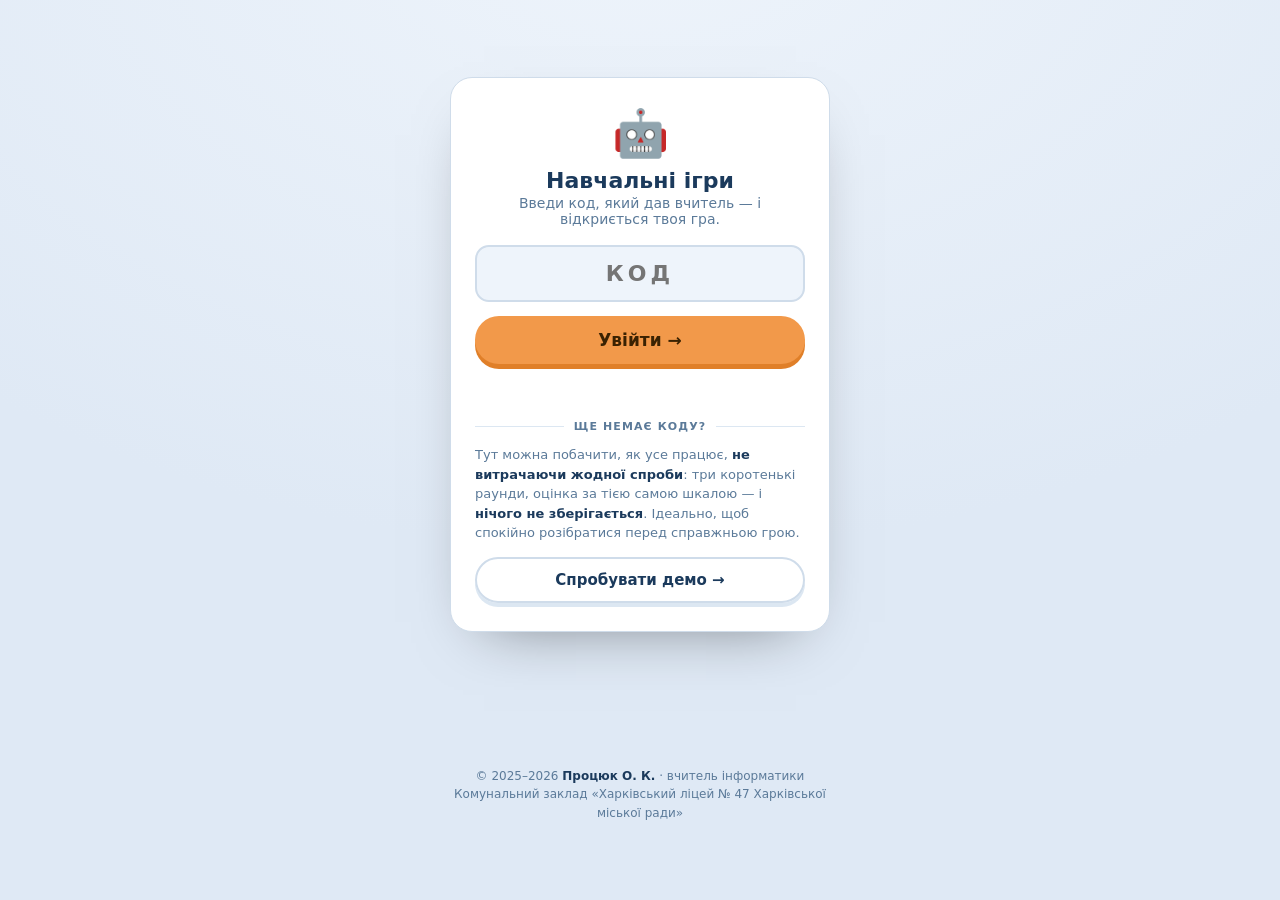
==== index.html @ 548dee93 "«учитель» -> «вчитель» на всіх сторінках сайту За рішенням учителя всюди використовуємо форму «вчите" ====
<!doctype html>
<html lang="uk">
<head>
<meta charset="utf-8">
<meta name="viewport" content="width=device-width, initial-scale=1">
<title>Вхід — навчальні ігри</title>
<style>
  :root{
    --bg1:#dfe9f5;--bg2:#eef4fb;--surface:#fff;--border:#cfdcea;--border-2:#dce7f2;
    --navy:#1b3a5c;--ink:#16232f;--dim:#5b7a99;--accent:#f2994a;--accent-strong:#e07f28;--bad:#ea6b6b;
    --sans:"Segoe UI Rounded","Segoe UI",system-ui,-apple-system,Arial,sans-serif;
  }
  @media (prefers-color-scheme:dark){:root{
    --bg1:#0e1826;--bg2:#132133;--surface:#182a3e;--border:#2b4059;--border-2:#24384f;
    --navy:#dbe7f3;--ink:#e7eef5;--dim:#9db1c6;--accent:#ffab5e;--accent-strong:#ffbe7f;--bad:#ff8a8a;
  }}
  *{box-sizing:border-box}
  body{margin:0;min-height:100vh;font-family:var(--sans);color:var(--ink);
    background:radial-gradient(1000px 640px at 50% -10%,var(--bg2),var(--bg1));
    display:grid;place-items:center;padding:18px}
  .card{background:var(--surface);border:1px solid var(--border);border-radius:22px;max-width:380px;width:100%;
    padding:28px 24px;box-shadow:0 24px 60px -34px rgba(0,0,0,.5);text-align:center}
  .bot{font-size:46px}
  h1{color:var(--navy);font-size:22px;margin:8px 0 2px}
  p.lede{color:var(--dim);font-size:14px;margin:0 0 18px}
  input{width:100%;font-family:inherit;font-size:22px;font-weight:800;letter-spacing:4px;text-align:center;text-transform:uppercase;
    padding:14px;border:2px solid var(--border);border-radius:14px;background:var(--bg2);color:var(--ink);margin-bottom:14px}
  input:focus{outline:none;border-color:var(--accent)}
  button{width:100%;cursor:pointer;font-family:inherit;font-weight:800;font-size:17px;padding:14px;border:0;border-radius:999px;
    background:var(--accent);color:#3a2202;box-shadow:0 5px 0 var(--accent-strong)}
  button:active{transform:translateY(3px);box-shadow:0 2px 0 var(--accent-strong)}
  .msg{min-height:20px;margin-top:12px;font-size:14px;color:var(--bad);font-weight:600}
  .msg.ok{color:var(--navy)}

  /* ── блок «немає коду?» → демо. Другорядний: головна дія лишається вхід за кодом ── */
  .sep{display:flex;align-items:center;gap:10px;margin:24px 0 12px;
    color:var(--dim);font-size:11px;font-weight:800;letter-spacing:.1em;text-transform:uppercase}
  .sep::before,.sep::after{content:"";flex:1;height:1px;background:var(--border-2)}
  .demo-lede{color:var(--dim);font-size:13px;line-height:1.5;margin:0 0 14px;text-align:left}
  .demo-lede b{color:var(--navy)}
  .btn-ghost{display:block;text-decoration:none;font-family:inherit;font-weight:800;font-size:15px;
    padding:12px;border-radius:999px;background:transparent;color:var(--navy);
    border:2px solid var(--border);box-shadow:0 4px 0 var(--border-2);transition:border-color .15s}
  .btn-ghost:hover{border-color:var(--accent)}
  .btn-ghost:active{transform:translateY(3px);box-shadow:0 1px 0 var(--border-2)}
  .btn-ghost:focus-visible{outline:3px solid var(--accent);outline-offset:3px}

  footer{margin-top:16px; max-width:380px; text-align:center;
    color:var(--dim); font-size:12px; line-height:1.55}
  footer b{color:var(--navy); font-weight:800}
</style>
</head>
<body>
  <div class="card">
    <div class="bot">🤖</div>
    <h1>Навчальні ігри</h1>
    <p class="lede">Введи код, який дав вчитель — і відкриється твоя гра.</p>
    <input id="code" placeholder="КОД" autocomplete="off" maxlength="8" inputmode="latin">
    <button id="go">Увійти →</button>
    <div id="msg" class="msg"></div>

    <div class="sep"><span>ще немає коду?</span></div>
    <p class="demo-lede">Тут можна побачити, як усе працює, <b>не витрачаючи жодної спроби</b>:
      три коротенькі раунди, оцінка за тією самою шкалою — і <b>нічого не зберігається</b>.
      Ідеально, щоб спокійно розібратися перед справжньою грою.</p>
    <a class="btn-ghost" href="demo.html">Спробувати демо →</a>
  </div>

  <footer data-sig>
    © 2025–2026 <b>Процюк О. К.</b> · вчитель інформатики<br>
    Комунальний заклад «Харківський ліцей № 47 Харківської міської ради»
  </footer>

<script src="supabase-config.js"></script>
<script type="module">
import { createClient } from 'https://esm.sh/@supabase/supabase-js@2';
const sb = createClient(window.SUPABASE_URL, window.SUPABASE_KEY);
const $ = id => document.getElementById(id);
const msg = (t,ok)=>{ const m=$('msg'); m.textContent=t||''; m.className='msg'+(ok?' ok':''); };

async function enter(){
  const code = $('code').value.trim().toUpperCase();
  if(code.length < 3){ msg('Введи свій код.'); return; }
  msg('Перевіряємо…', true);
  const { data, error } = await sb.rpc('redeem_code', { p_code: code });
  if(error){ msg('Помилка зʼєднання. Спробуй ще раз.'); return; }
  if(!data || !data.ok){ msg(data && data.error ? data.error : 'Код не підходить.'); return; }
  // зберігаємо сесію гри й переходимо у призначену гру
  sessionStorage.setItem('play', JSON.stringify({
    code: code,
    game_slug: data.game_slug,
    student_name: data.student_name,
    remaining: data.remaining,
    max_attempts: data.max_attempts
  }));
  msg('Вітаю, '+ (data.student_name||'') +'! Відкриваю гру…', true);
  location.href = 'games/' + data.game_slug + '.html';
}
$('go').onclick = enter;
$('code').addEventListener('keydown', e=>{ if(e.key==='Enter') enter(); });
</script>
</body>
</html>
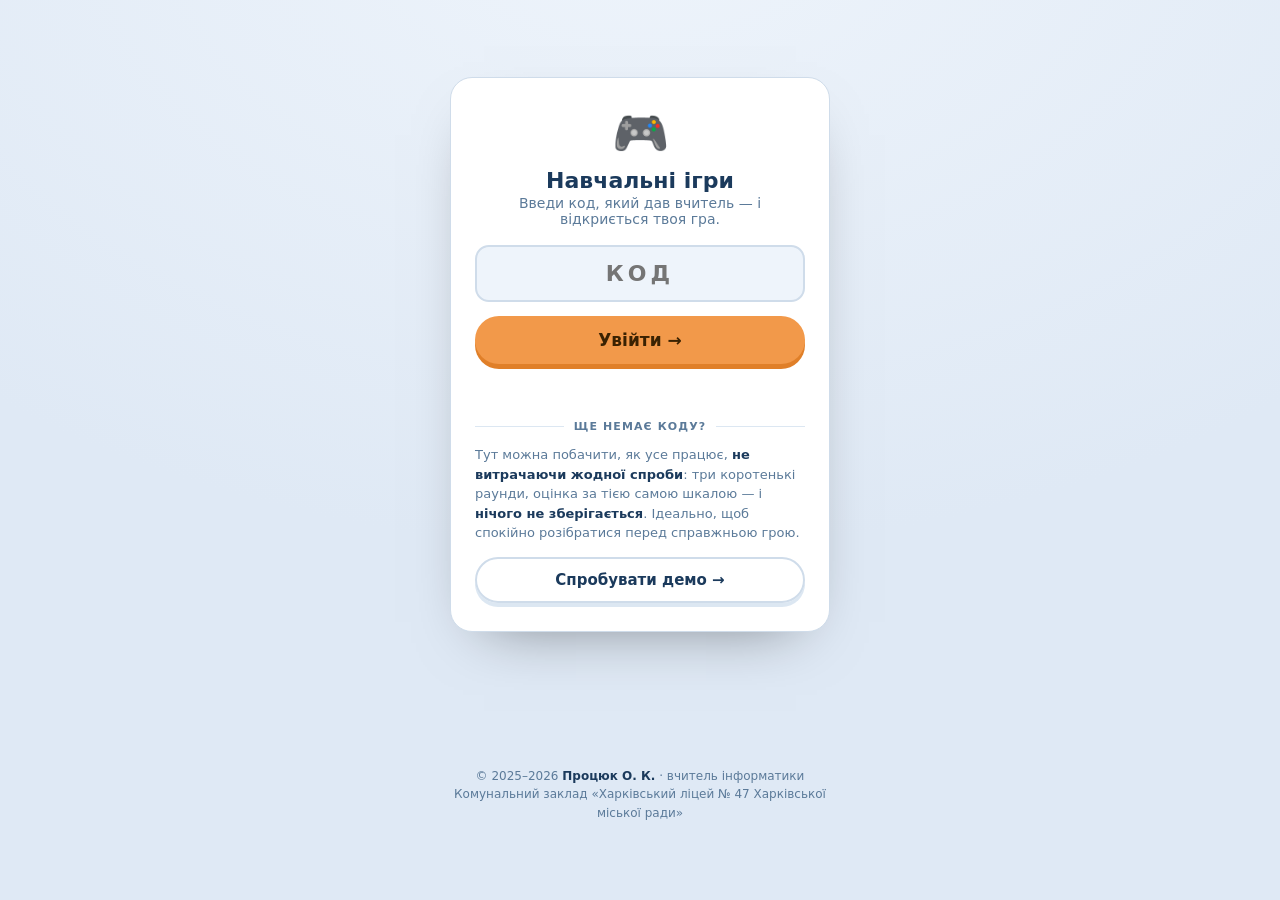
==== commit f267c7de: "Робот Біт у трьох іграх 5-А, 🎮 на головній 1) index.html: 🤖 -> 🎮 ⭐ Причина не косметична: головна ст" ====
--- a/index.html
+++ b/index.html
@@ -49,10 +49,25 @@
     color:var(--dim); font-size:12px; line-height:1.55}
   footer b{color:var(--navy); font-weight:800}
 </style>
+<link rel="icon" href="favicon.svg" type="image/svg+xml" data-head-v1>
+<link rel="apple-touch-icon" href="apple-touch-icon.png">
+<meta name="author" content="Процюк О. К.">
+<meta name="description" content="Навчальні ігри з інформатики: учень заходить за особистим кодом, бал 1–12 рахує сервер.">
+<meta property="og:type" content="website">
+<meta property="og:site_name" content="Навчальні ігри">
+<meta property="og:locale" content="uk_UA">
+<meta property="og:title" content="Навчальні ігри — вхід за кодом">
+<meta property="og:description" content="Навчальні ігри з інформатики: учень заходить за особистим кодом, бал 1–12 рахує сервер.">
+<meta property="og:url" content="https://strykers79.github.io/school-games/">
+<meta property="og:image" content="https://strykers79.github.io/school-games/og-cover.jpg">
+<meta property="og:image:type" content="image/jpeg">
+<meta property="og:image:width" content="1200">
+<meta property="og:image:height" content="630">
+<meta name="twitter:card" content="summary_large_image">
 </head>
 <body>
   <div class="card">
-    <div class="bot">🤖</div>
+    <div class="bot">🎮</div>
     <h1>Навчальні ігри</h1>
     <p class="lede">Введи код, який дав вчитель — і відкриється твоя гра.</p>
     <input id="code" placeholder="КОД" autocomplete="off" maxlength="8" inputmode="latin">
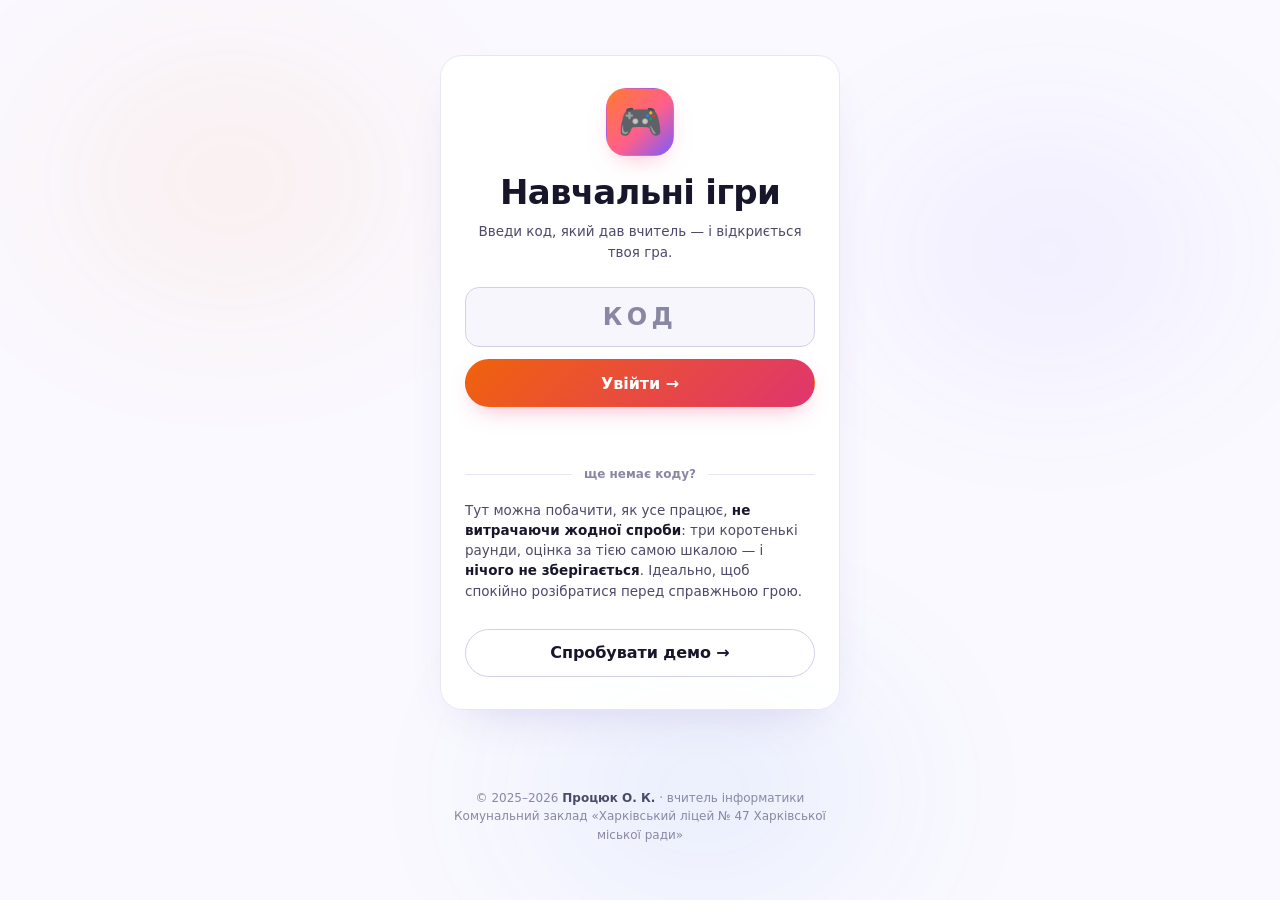
==== commit 4d5de577: "Градієнтний дизайн на весь сайт, CSS переїхав у assets CSS більше не живе в html: два спільні файли " ====
--- a/index.html
+++ b/index.html
@@ -4,50 +4,22 @@
 <meta charset="utf-8">
 <meta name="viewport" content="width=device-width, initial-scale=1">
 <title>Вхід — навчальні ігри</title>
+<link rel="stylesheet" href="assets/site.css">
 <style>
-  :root{
-    --bg1:#dfe9f5;--bg2:#eef4fb;--surface:#fff;--border:#cfdcea;--border-2:#dce7f2;
-    --navy:#1b3a5c;--ink:#16232f;--dim:#5b7a99;--accent:#f2994a;--accent-strong:#e07f28;--bad:#ea6b6b;
-    --sans:"Segoe UI Rounded","Segoe UI",system-ui,-apple-system,Arial,sans-serif;
-  }
-  @media (prefers-color-scheme:dark){:root{
-    --bg1:#0e1826;--bg2:#132133;--surface:#182a3e;--border:#2b4059;--border-2:#24384f;
-    --navy:#dbe7f3;--ink:#e7eef5;--dim:#9db1c6;--accent:#ffab5e;--accent-strong:#ffbe7f;--bad:#ff8a8a;
-  }}
-  *{box-sizing:border-box}
-  body{margin:0;min-height:100vh;font-family:var(--sans);color:var(--ink);
-    background:radial-gradient(1000px 640px at 50% -10%,var(--bg2),var(--bg1));
-    display:grid;place-items:center;padding:18px}
-  .card{background:var(--surface);border:1px solid var(--border);border-radius:22px;max-width:380px;width:100%;
-    padding:28px 24px;box-shadow:0 24px 60px -34px rgba(0,0,0,.5);text-align:center}
-  .bot{font-size:46px}
-  h1{color:var(--navy);font-size:22px;margin:8px 0 2px}
-  p.lede{color:var(--dim);font-size:14px;margin:0 0 18px}
-  input{width:100%;font-family:inherit;font-size:22px;font-weight:800;letter-spacing:4px;text-align:center;text-transform:uppercase;
-    padding:14px;border:2px solid var(--border);border-radius:14px;background:var(--bg2);color:var(--ink);margin-bottom:14px}
-  input:focus{outline:none;border-color:var(--accent)}
-  button{width:100%;cursor:pointer;font-family:inherit;font-weight:800;font-size:17px;padding:14px;border:0;border-radius:999px;
-    background:var(--accent);color:#3a2202;box-shadow:0 5px 0 var(--accent-strong)}
-  button:active{transform:translateY(3px);box-shadow:0 2px 0 var(--accent-strong)}
-  .msg{min-height:20px;margin-top:12px;font-size:14px;color:var(--bad);font-weight:600}
-  .msg.ok{color:var(--navy)}
-
-  /* ── блок «немає коду?» → демо. Другорядний: головна дія лишається вхід за кодом ── */
-  .sep{display:flex;align-items:center;gap:10px;margin:24px 0 12px;
-    color:var(--dim);font-size:11px;font-weight:800;letter-spacing:.1em;text-transform:uppercase}
-  .sep::before,.sep::after{content:"";flex:1;height:1px;background:var(--border-2)}
-  .demo-lede{color:var(--dim);font-size:13px;line-height:1.5;margin:0 0 14px;text-align:left}
-  .demo-lede b{color:var(--navy)}
-  .btn-ghost{display:block;text-decoration:none;font-family:inherit;font-weight:800;font-size:15px;
-    padding:12px;border-radius:999px;background:transparent;color:var(--navy);
-    border:2px solid var(--border);box-shadow:0 4px 0 var(--border-2);transition:border-color .15s}
-  .btn-ghost:hover{border-color:var(--accent)}
-  .btn-ghost:active{transform:translateY(3px);box-shadow:0 1px 0 var(--border-2)}
-  .btn-ghost:focus-visible{outline:3px solid var(--accent);outline-offset:3px}
-
-  footer{margin-top:16px; max-width:380px; text-align:center;
-    color:var(--dim); font-size:12px; line-height:1.55}
-  footer b{color:var(--navy); font-weight:800}
+  /* тільки те, що є лише на сторінці входу */
+  body{display:grid; place-items:center; padding:var(--s5) var(--s4)}
+  .card{width:100%; max-width:400px; padding:var(--s6) var(--s5); text-align:center}
+  h1{font-size:var(--fs-hero); margin-bottom:var(--s2)}
+  .lede{color:var(--ink-2); font-size:var(--fs-sm); margin-bottom:var(--s5)}
+  .btn{width:100%; margin-top:var(--s3)}
+  .msg{min-height:22px; margin-top:var(--s3); color:var(--bad);
+    font-size:var(--fs-sm); font-weight:650}
+  .msg.ok{color:var(--ok)}
+  /* блок «немає коду?» → демо. Другорядний: головна дія лишається вхід за кодом */
+  .demo-lede{margin:0 0 var(--s4); text-align:left;
+    color:var(--ink-2); font-size:var(--fs-sm); line-height:1.5}
+  .demo-lede b{color:var(--ink); font-weight:650}
+  footer{max-width:400px; margin-top:var(--s4)}
 </style>
 <link rel="icon" href="favicon.svg" type="image/svg+xml" data-head-v1>
 <link rel="apple-touch-icon" href="apple-touch-icon.png">
@@ -67,23 +39,23 @@
 </head>
 <body>
   <div class="card">
-    <div class="bot">🎮</div>
+    <div class="mark" aria-hidden="true">🎮</div>
     <h1>Навчальні ігри</h1>
     <p class="lede">Введи код, який дав вчитель — і відкриється твоя гра.</p>
-    <input id="code" placeholder="КОД" autocomplete="off" maxlength="8" inputmode="latin">
-    <button id="go">Увійти →</button>
+    <input id="code" class="field" placeholder="КОД" autocomplete="off" maxlength="8" inputmode="latin">
+    <button class="btn" id="go">Увійти →</button>
     <div id="msg" class="msg"></div>
 
-    <div class="sep"><span>ще немає коду?</span></div>
+    <div class="divider"><span>ще немає коду?</span></div>
     <p class="demo-lede">Тут можна побачити, як усе працює, <b>не витрачаючи жодної спроби</b>:
       три коротенькі раунди, оцінка за тією самою шкалою — і <b>нічого не зберігається</b>.
       Ідеально, щоб спокійно розібратися перед справжньою грою.</p>
-    <a class="btn-ghost" href="demo.html">Спробувати демо →</a>
+    <a class="btn ghost" href="demo.html">Спробувати демо →</a>
   </div>
 
   <footer data-sig>
-    © 2025–2026 <b>Процюк О. К.</b> · вчитель інформатики<br>
-    Комунальний заклад «Харківський ліцей № 47 Харківської міської ради»
+    © 2025–2026 <b>Процюк О. К.</b> · вчитель інформатики<br>
+    Комунальний заклад «Харківський ліцей № 47 Харківської міської ради»
   </footer>
 
 <script src="supabase-config.js"></script>
--- a/assets/site.css
+++ b/assets/site.css
@@ -0,0 +1,187 @@
+/* ═══════════════════════════════════════════════════════════════════════════
+   САЙТ НАВЧАЛЬНИХ ІГОР · спільні токени й базові елементи
+   Дизайн «живий градієнт» — обраний на прототипі (preview.html).
+
+   Підключають: index.html, demo.html, admin.html, games/*.html
+   Ігри беруть іще assets/game.css (оболонка гри й раунди).
+
+   ⚠️ ТЕМА АВТОМАТИЧНА: слухає системну настройку користувача.
+      Перемикача в інтерфейсі поки немає — тому блоків [data-theme] тут
+      теж немає. Мертвий код, який треба тримати синхронно, гірший за
+      відсутній: коли зʼявиться перемикач, блоки допишемо разом із ним.
+
+   ⚠️ РІЗНИЦЯ ТЕМ ЗІБРАНА В ТОКЕНАХ (--btn-grad, --plume-opacity тощо),
+      а не в дублях правил. Тому компоненти нижче написані ОДИН раз.
+      Додаєш колір — правиш два блоки токенів, і все.
+   ═══════════════════════════════════════════════════════════════════════════ */
+
+/* ─── ТОКЕНИ · темна гама (за замовчуванням) ──────────────────────────── */
+:root{
+  --font:"Segoe UI Variable Display","Segoe UI Variable Text",system-ui,
+         -apple-system,"Segoe UI",Roboto,"Helvetica Neue",Arial,sans-serif;
+  --mono:ui-monospace,"Cascadia Mono","SF Mono",Consolas,monospace;
+
+  --fs-hero:clamp(25px,5.2vw,34px);
+  --fs-h2:clamp(18px,3.4vw,22px);
+  --fs-body:clamp(15px,2.5vw,16px);
+  --fs-sm:13.5px;
+  --fs-xs:12px;
+
+  --s1:4px; --s2:8px; --s3:12px; --s4:16px; --s5:24px; --s6:32px; --s7:44px;
+  --r-sm:10px; --r-md:14px; --r-lg:22px; --r-full:999px;
+
+  --bg:#07070c; --bg-2:#07070c;
+  --surface:#0f1017; --surface-2:#151723;
+  --line:#242634; --line-2:#393d52;
+  --ink:#f1f2f7; --ink-2:#a8adc2; --ink-3:#6d7391;
+
+  --brand:#7c5cff; --brand-ring:color-mix(in srgb,#7c5cff 30%,transparent);
+  --accent:#ff7a2f; --accent-2:#ff8f4d; --accent-soft:#2a1408; --accent-ink:#180a02;
+  --ok:#3ee6a0; --ok-soft:#08251b; --ok-line:#1d5f45;
+  --bad:#ff6b6b; --bad-soft:#2a1113; --bad-line:#6b2630;
+  --star:#ffc95c;
+
+  --sh1:0 1px 2px rgba(0,0,0,.5);
+  --sh2:0 6px 20px -8px rgba(0,0,0,.7);
+  --sh3:0 30px 70px -34px rgba(0,0,0,.9);
+
+  --card-bg:color-mix(in srgb,var(--surface) 88%,transparent);
+  --card-border:1px solid rgba(255,255,255,.07);
+  --card-shadow:0 30px 70px -34px rgba(0,0,0,.9), inset 0 1px 0 rgba(255,255,255,.05);
+
+  /* світні плями тла */
+  --plume-opacity:.42; --plume-blur:85px;
+  /* акцентні градієнти */
+  --btn-grad:linear-gradient(135deg,#ff7a2f,#ff5f8a);
+  --btn-shadow:0 10px 30px -10px rgba(255,122,47,.6);
+  --mark-grad:linear-gradient(135deg,#ff7a2f,#ff5f8a 55%,#7c5cff);
+  --title-grad:linear-gradient(135deg,#ff9a4d,#ff5f8a 55%,#7c5cff);
+  --glow-on:0 0 12px color-mix(in srgb,var(--accent) 75%,transparent);
+}
+
+/* ─── ТОКЕНИ · світла гама ────────────────────────────────────────────────
+   Та сама гама (оранж → рожевий → фіалковий), але:
+   ⚠️ світіння прибрано — на білому воно читається як брудна пляма;
+   ⚠️ кольори глибші, бо неон на білому не має контрасту.
+   ──────────────────────────────────────────────────────────────────────── */
+@media (prefers-color-scheme:light){:root{
+  --bg:#faf9ff; --bg-2:#ffffff;
+  --surface:#ffffff; --surface-2:#f7f6fd;
+  --line:#e8e6f4; --line-2:#d3d0e6;
+  --ink:#17162b; --ink-2:#4c4a68; --ink-3:#8a87a4;
+
+  --brand:#6244e8; --brand-ring:color-mix(in srgb,#6244e8 20%,transparent);
+  --accent:#e2560c; --accent-2:#c8480a; --accent-soft:#fff2ea; --accent-ink:#ffffff;
+  --ok:#0f9d68; --ok-soft:#eefbf4; --ok-line:#a7e3c6;
+  --bad:#d92d20; --bad-soft:#fef4f3; --bad-line:#f3b5b0;
+  --star:#dd9c06;
+
+  --sh1:0 1px 2px rgba(72,50,160,.06);
+  --sh2:0 6px 18px -8px rgba(72,50,160,.16);
+  --sh3:0 20px 48px -26px rgba(72,50,160,.22);
+
+  --card-bg:color-mix(in srgb,#fff 92%,transparent);
+  --card-border:1px solid var(--line);
+  --card-shadow:0 20px 48px -26px rgba(72,50,160,.22), inset 0 1px 0 #fff;
+
+  --plume-opacity:.16; --plume-blur:95px;
+  --btn-grad:linear-gradient(135deg,#f0620c,#e0356f);
+  --btn-shadow:0 10px 24px -12px rgba(224,53,111,.5);
+  --title-grad:linear-gradient(135deg,#e2560c,#d62e6b 55%,#6244e8);
+  --glow-on:none;
+}}
+
+/* ─── БАЗА ────────────────────────────────────────────────────────────── */
+*{box-sizing:border-box}
+html{-webkit-text-size-adjust:100%; background:var(--bg)}
+body{
+  margin:0; min-height:100vh; background:transparent;
+  font-family:var(--font); font-size:var(--fs-body); line-height:1.55; color:var(--ink);
+  -webkit-font-smoothing:antialiased; text-rendering:optimizeLegibility;
+}
+/* ⚠️ z-index:-1, а не 0: тоді плями лягають ПІД увесь вміст сторінки й не
+   треба піднімати кожну обгортку через position/z-index. Працює тому, що
+   тло body прозоре, а колір тримає html. */
+body::after{
+  content:""; position:fixed; inset:0; z-index:-1; pointer-events:none;
+  background:
+    radial-gradient(30% 26% at 18% 20%,#ff7a2f 0%,transparent 60%),
+    radial-gradient(28% 24% at 82% 28%,#7c5cff 0%,transparent 60%),
+    radial-gradient(32% 28% at 55% 88%,#2f7de0 0%,transparent 60%);
+  filter:blur(var(--plume-blur)); opacity:var(--plume-opacity);
+  animation:drift 36s ease-in-out infinite alternate;
+}
+h1,h2,h3{margin:0; line-height:1.2; font-weight:650; letter-spacing:-.021em}
+p{margin:0}
+button,input,select,textarea{font-family:inherit; font-size:inherit; color:inherit}
+::selection{background:color-mix(in srgb,var(--accent) 35%,transparent)}
+
+/* ─── КАРТКА ──────────────────────────────────────────────────────────── */
+.card{
+  background:var(--card-bg); border:var(--card-border); border-radius:var(--r-lg);
+  box-shadow:var(--card-shadow); overflow:hidden;
+}
+
+/* ─── КНОПКИ ──────────────────────────────────────────────────────────── */
+.btn{
+  display:inline-flex; align-items:center; justify-content:center; gap:var(--s2);
+  min-height:48px; padding:0 var(--s5); cursor:pointer;
+  border:1px solid transparent; border-radius:var(--r-full);
+  font-size:var(--fs-body); font-weight:650; letter-spacing:-.005em; text-decoration:none;
+  background:var(--btn-grad); color:#fff; box-shadow:var(--btn-shadow);
+  transition:filter .15s, transform .08s, box-shadow .15s, background .15s;
+}
+.btn:hover{filter:brightness(1.07)}
+.btn:active{transform:translateY(1px)}
+.btn:focus-visible{outline:2px solid var(--brand); outline-offset:2px}
+.btn[disabled]{opacity:.45; cursor:not-allowed; filter:none; box-shadow:none}
+.btn.ghost{
+  background:var(--surface); color:var(--ink);
+  border-color:var(--line-2); box-shadow:none;
+}
+.btn.ghost:hover{background:var(--surface-2); filter:none; border-color:var(--accent)}
+
+/* ─── ПОЛЯ ────────────────────────────────────────────────────────────── */
+.field{
+  width:100%; padding:15px var(--s4); border:1px solid var(--line-2); border-radius:var(--r-md);
+  background:var(--surface-2); color:var(--ink);
+  font-size:24px; font-weight:700; letter-spacing:.22em; text-align:center; text-transform:uppercase;
+  transition:border-color .15s, box-shadow .15s, background .15s;
+}
+.field::placeholder{color:var(--ink-3); font-weight:600; letter-spacing:.18em}
+.field:focus{outline:none; border-color:var(--brand); background:var(--surface);
+  box-shadow:0 0 0 4px var(--brand-ring)}
+
+/* ─── ДРІБНИЦІ ────────────────────────────────────────────────────────── */
+/* знак сайту: джойстик на власному градієнті — читається як логотип */
+.mark{
+  width:68px; height:68px; margin:0 auto var(--s4); border-radius:20px;
+  display:grid; place-items:center; font-size:36px; line-height:1;
+  background:var(--mark-grad); border:1px solid transparent;
+  box-shadow:0 10px 26px -12px rgba(255,95,138,.55);
+}
+.badge{
+  font-size:var(--fs-xs); font-weight:700; letter-spacing:.06em; text-transform:uppercase;
+  color:var(--accent); background:var(--accent-soft);
+  border:1px solid color-mix(in srgb,var(--accent) 24%,transparent);
+  padding:5px 10px; border-radius:var(--r-full);
+}
+.divider{
+  display:flex; align-items:center; gap:var(--s3); margin:var(--s5) 0 var(--s4);
+  color:var(--ink-3); font-size:var(--fs-xs); font-weight:650;
+}
+.divider::before,.divider::after{content:""; flex:1; height:1px; background:var(--line)}
+
+footer{text-align:center; color:var(--ink-3); font-size:var(--fs-xs); line-height:1.55}
+footer .sig,.sig{display:block; margin-top:var(--s1)}
+footer b,.sig b{color:var(--ink-2); font-weight:650}
+
+/* ─── АНІМАЦІЇ ────────────────────────────────────────────────────────── */
+@keyframes drift{to{transform:translate3d(0,-4%,0) scale(1.09)}}
+@keyframes rise{from{opacity:0; transform:translateY(9px)} to{opacity:1; transform:none}}
+@keyframes pop{50%{transform:scale(1.05)}}
+@keyframes shake{25%{transform:translateX(-5px)} 75%{transform:translateX(5px)}}
+@keyframes flash{0%{opacity:0; transform:scale(.5)} 40%{opacity:1; transform:scale(1.1)} 100%{opacity:0; transform:scale(1.3)}}
+@media (prefers-reduced-motion:reduce){
+  *,*::before,*::after{animation:none !important; transition:none !important}
+}
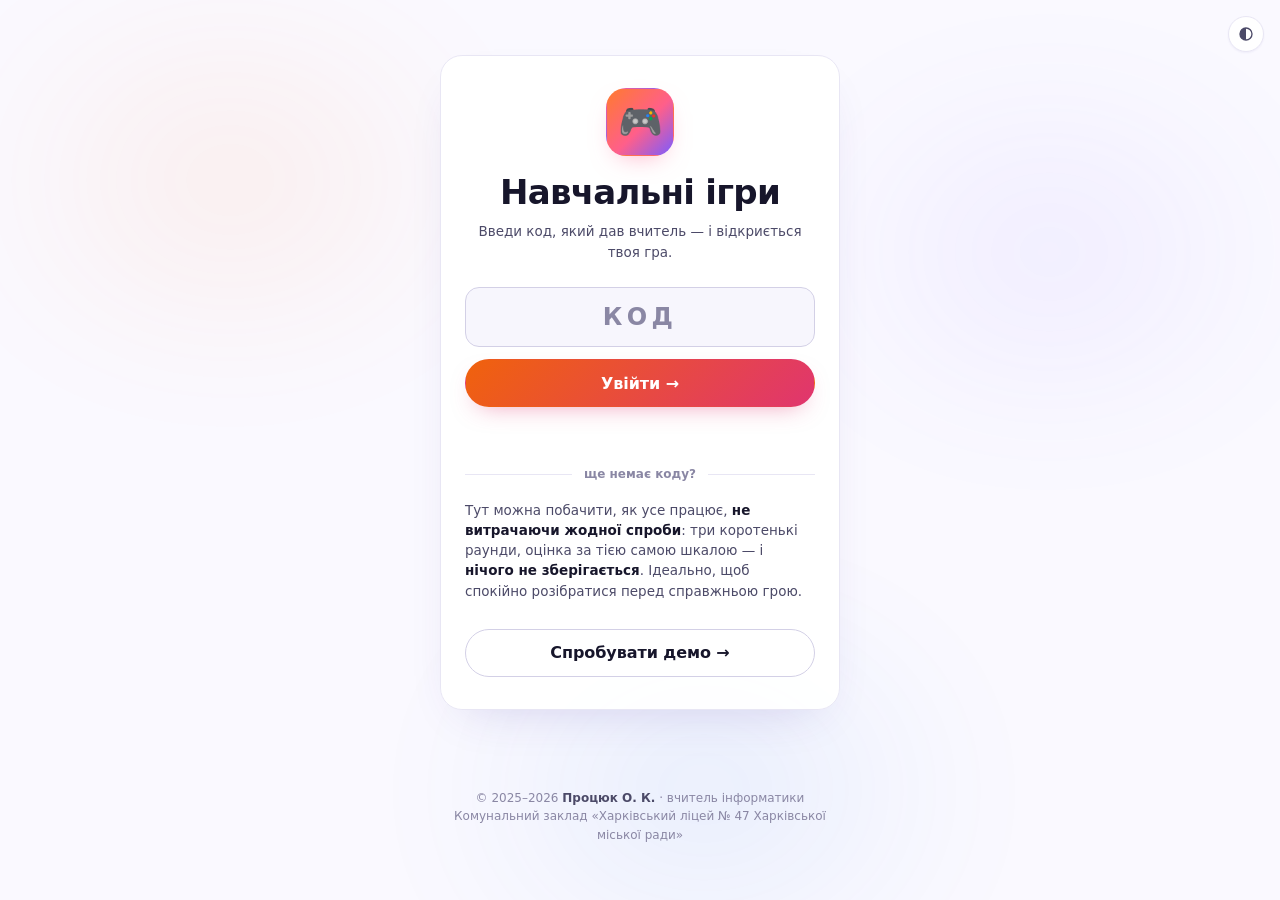
==== commit 278bbb22: "Перемикач теми (авто / світла / темна) і Біт у демо Перемикач — assets/theme.js, кнопка з'являється " ====
--- a/index.html
+++ b/index.html
@@ -5,6 +5,7 @@
 <meta name="viewport" content="width=device-width, initial-scale=1">
 <title>Вхід — навчальні ігри</title>
 <link rel="stylesheet" href="assets/site.css">
+<script src="assets/theme.js"></script>
 <style>
   /* тільки те, що є лише на сторінці входу */
   body{display:grid; place-items:center; padding:var(--s5) var(--s4)}
--- a/assets/site.css
+++ b/assets/site.css
@@ -5,18 +5,23 @@
    Підключають: index.html, demo.html, admin.html, games/*.html
    Ігри беруть іще assets/game.css (оболонка гри й раунди).
 
-   ⚠️ ТЕМА АВТОМАТИЧНА: слухає системну настройку користувача.
-      Перемикача в інтерфейсі поки немає — тому блоків [data-theme] тут
-      теж немає. Мертвий код, який треба тримати синхронно, гірший за
-      відсутній: коли зʼявиться перемикач, блоки допишемо разом із ним.
+   ⚠️ ТЕМА: три стани — авто / світла / темна, кнопка в assets/theme.js.
+      Тут немає жодного @media (prefers-color-scheme) І ЦЕ НАВМИСНО:
+      «авто» розбирає сам js — він читає системну настройку й проставляє
+      html[data-theme="light"|"dark"] конкретним значенням. Завдяки цьому
+      світла палітра описана ОДИН раз, а не двічі (у media-запиті й у
+      блоці атрибута), і копії не можуть розійтися.
+      ⚠️ Наслідок: без js сторінка отримає темну гаму. Це прийнятно —
+      без js тут не працює ні вхід за кодом, ні сама гра.
 
    ⚠️ РІЗНИЦЯ ТЕМ ЗІБРАНА В ТОКЕНАХ (--btn-grad, --plume-opacity тощо),
       а не в дублях правил. Тому компоненти нижче написані ОДИН раз.
       Додаєш колір — правиш два блоки токенів, і все.
    ═══════════════════════════════════════════════════════════════════════════ */
 
-/* ─── ТОКЕНИ · темна гама (за замовчуванням) ──────────────────────────── */
+/* ─── ТОКЕНИ · темна гама (база) ──────────────────────────────────────── */
 :root{
+  color-scheme:dark;   /* щоб смуги прокрутки й списки <select> були в тон */
   --font:"Segoe UI Variable Display","Segoe UI Variable Text",system-ui,
          -apple-system,"Segoe UI",Roboto,"Helvetica Neue",Arial,sans-serif;
   --mono:ui-monospace,"Cascadia Mono","SF Mono",Consolas,monospace;
@@ -63,8 +68,11 @@
    Та сама гама (оранж → рожевий → фіалковий), але:
    ⚠️ світіння прибрано — на білому воно читається як брудна пляма;
    ⚠️ кольори глибші, бо неон на білому не має контрасту.
+   Спрацьовує, коли theme.js проставив data-theme="light" — і за вибором
+   «світла», і за «авто», якщо в системі світла тема.
    ──────────────────────────────────────────────────────────────────────── */
-@media (prefers-color-scheme:light){:root{
+:root[data-theme="light"]{
+  color-scheme:light;
   --bg:#faf9ff; --bg-2:#ffffff;
   --surface:#ffffff; --surface-2:#f7f6fd;
   --line:#e8e6f4; --line-2:#d3d0e6;
@@ -89,7 +97,7 @@
   --btn-shadow:0 10px 24px -12px rgba(224,53,111,.5);
   --title-grad:linear-gradient(135deg,#e2560c,#d62e6b 55%,#6244e8);
   --glow-on:none;
-}}
+}
 
 /* ─── БАЗА ────────────────────────────────────────────────────────────── */
 *{box-sizing:border-box}
@@ -172,6 +180,20 @@
 }
 .divider::before,.divider::after{content:""; flex:1; height:1px; background:var(--line)}
 
+/* ─── КНОПКА ТЕМИ ─────────────────────────────────────────────────────────
+   Розмітку не додаємо в 12 файлів — кнопку створює assets/theme.js:
+   у шапку .top, де вона є (демо й ігри), інакше в куток екрана. */
+.themebtn{
+  flex:none; display:grid; place-items:center; width:36px; height:36px; padding:0;
+  cursor:pointer; border-radius:var(--r-full); color:var(--ink-2);
+  background:var(--surface); border:1px solid var(--line); box-shadow:var(--sh1);
+  transition:color .15s, border-color .15s, background .15s;
+}
+.themebtn:hover{color:var(--ink); border-color:var(--line-2); background:var(--surface-2)}
+.themebtn:focus-visible{outline:2px solid var(--brand); outline-offset:2px}
+.themebtn svg{display:block; width:18px; height:18px}
+.themebtn-fixed{position:fixed; top:var(--s4); right:var(--s4); z-index:6}
+
 footer{text-align:center; color:var(--ink-3); font-size:var(--fs-xs); line-height:1.55}
 footer .sig,.sig{display:block; margin-top:var(--s1)}
 footer b,.sig b{color:var(--ink-2); font-weight:650}
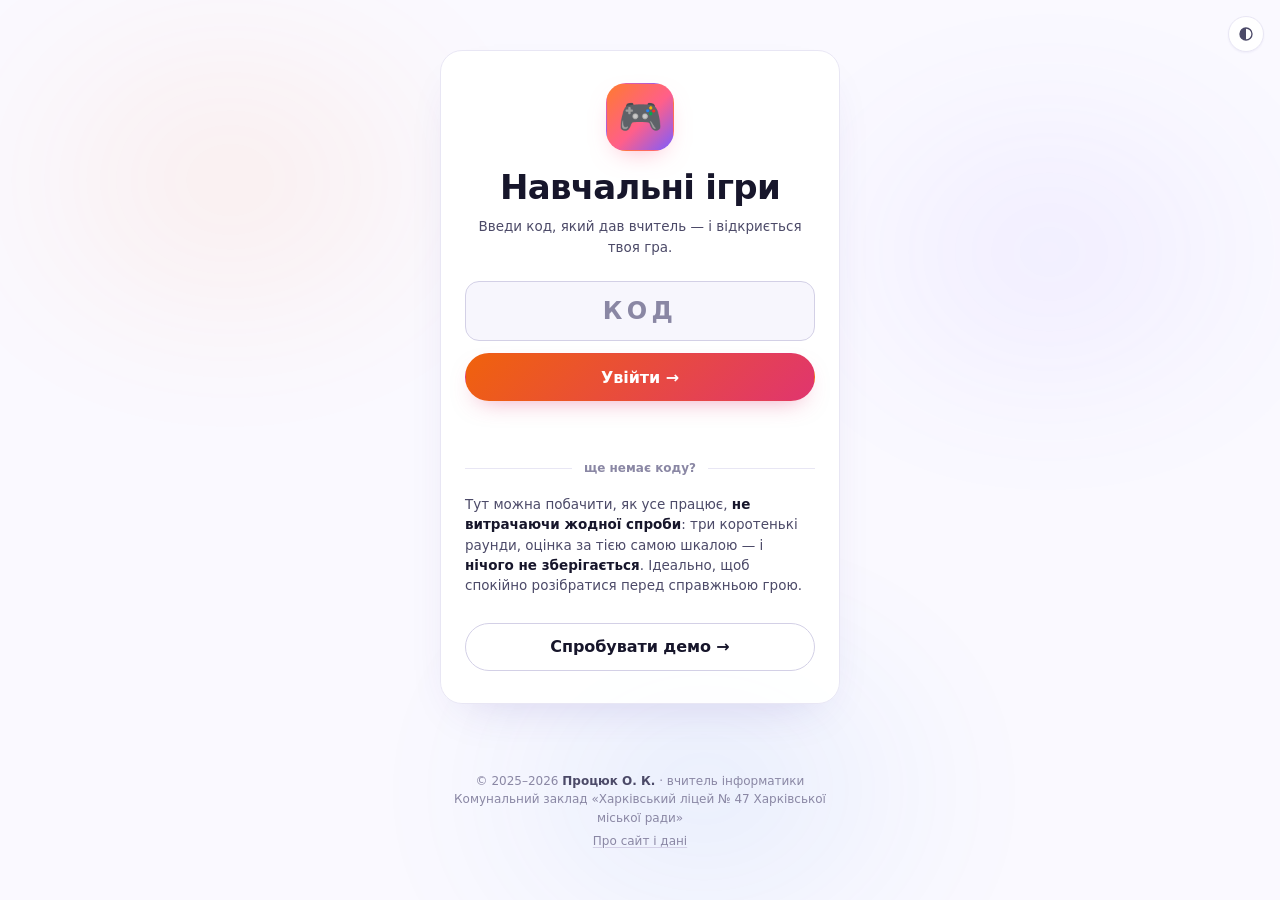
==== commit a0eb1d48: "Сторінка «Про сайт і дані» + посилання у футері всіх сторінок pro-sajt.html — для учнів, батьків і а" ====
--- a/index.html
+++ b/index.html
@@ -57,6 +57,7 @@
   <footer data-sig>
     © 2025–2026 <b>Процюк О. К.</b> · вчитель інформатики<br>
     Комунальний заклад «Харківський ліцей № 47 Харківської міської ради»
+  <br><a class="doclink" data-doc href="pro-sajt.html">Про сайт і дані</a>
   </footer>
 
 <script src="supabase-config.js"></script>
--- a/assets/site.css
+++ b/assets/site.css
@@ -194,6 +194,11 @@
 .themebtn svg{display:block; width:18px; height:18px}
 .themebtn-fixed{position:fixed; top:var(--s4); right:var(--s4); z-index:6}
 
+.doclink{display:inline-block; margin-top:var(--s1); color:var(--ink-3);
+  font-size:var(--fs-xs); text-decoration:underline; text-underline-offset:2px;
+  text-decoration-color:var(--line-2)}
+.doclink:hover{color:var(--ink-2); text-decoration-color:var(--ink-3)}
+
 footer{text-align:center; color:var(--ink-3); font-size:var(--fs-xs); line-height:1.55}
 footer .sig,.sig{display:block; margin-top:var(--s1)}
 footer b,.sig b{color:var(--ink-2); font-weight:650}
